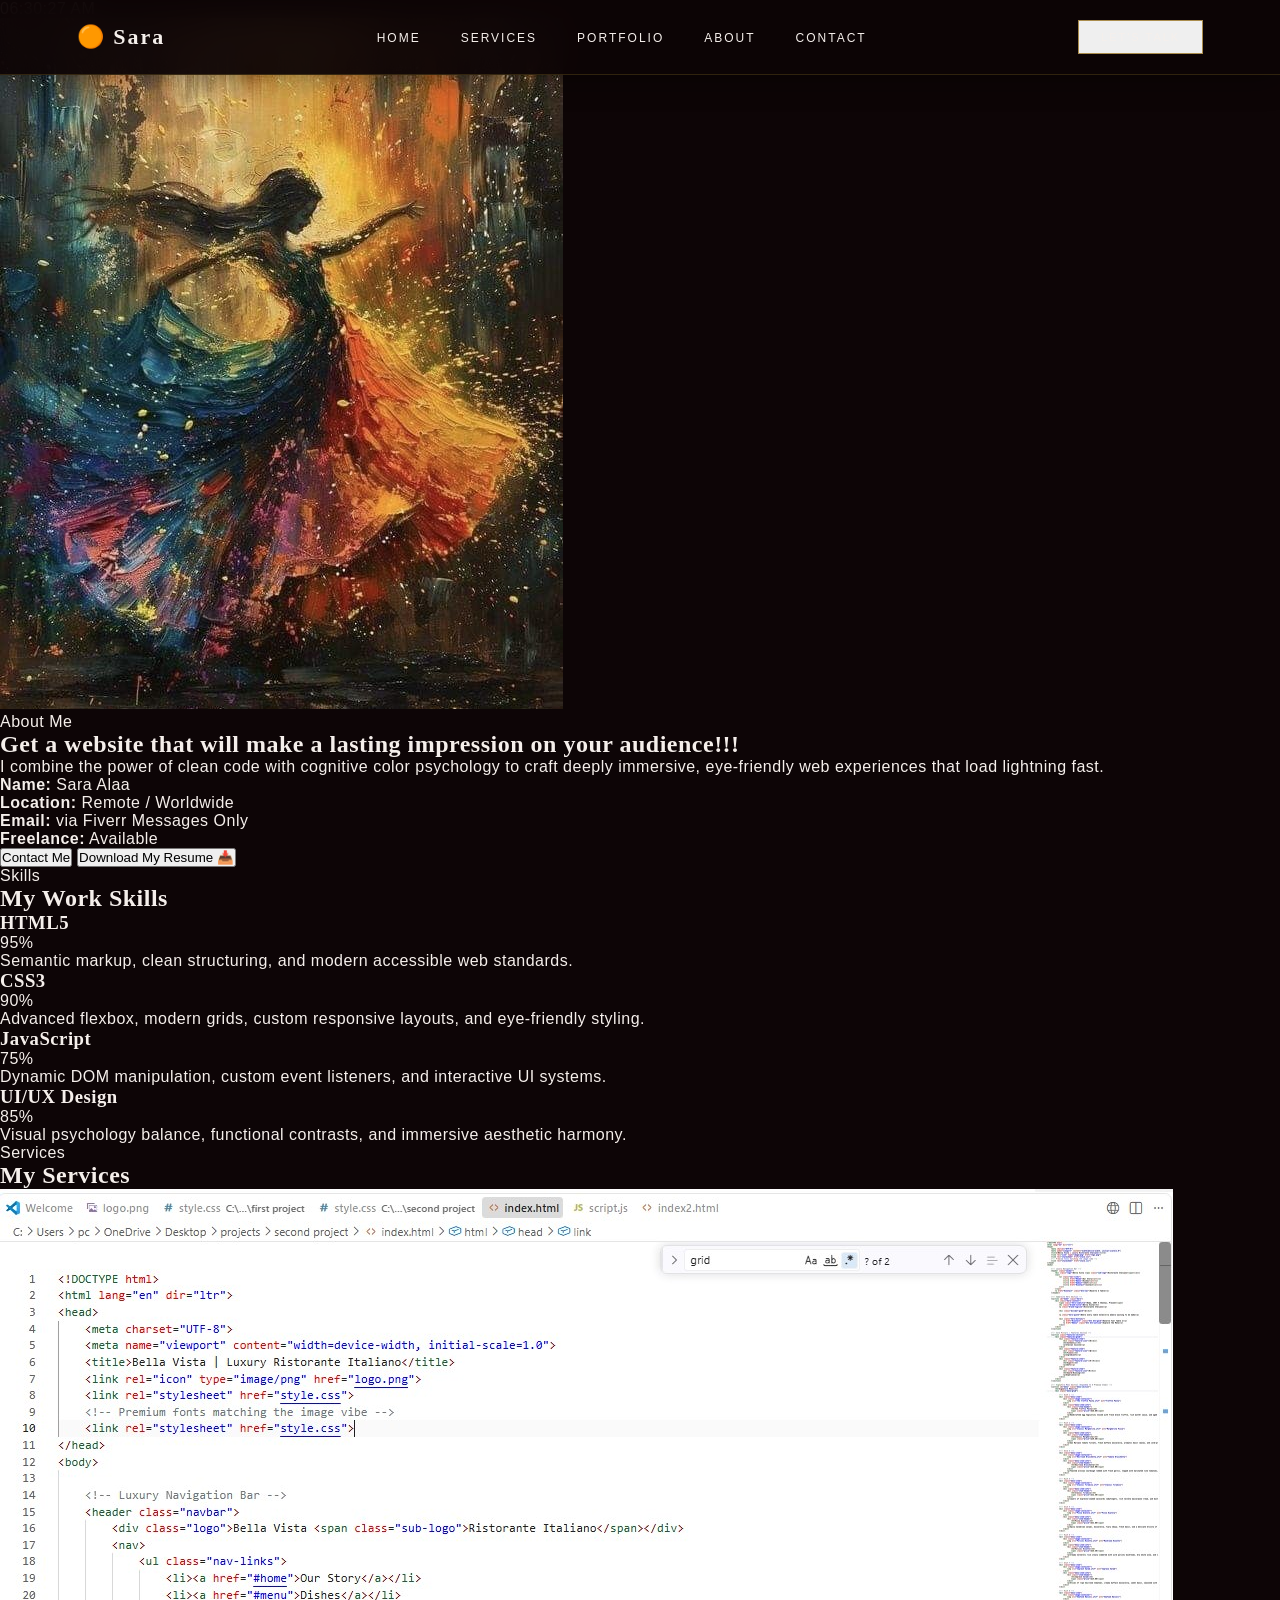
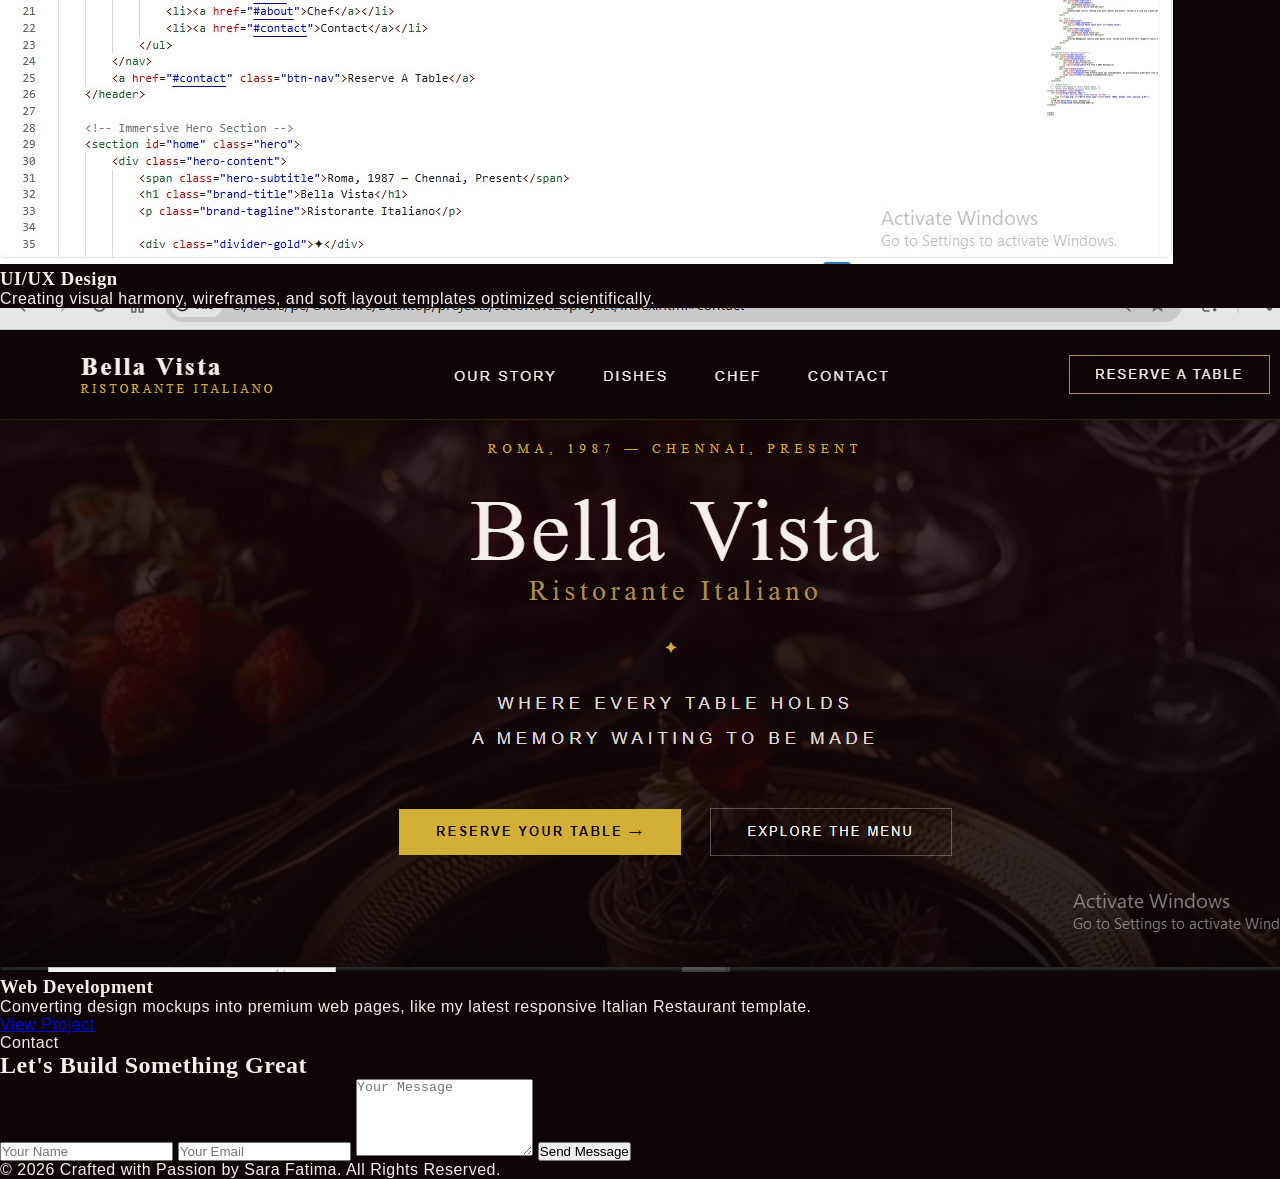
==== index2.html @ 142ca0c8 "Add files via upload" ====
<!DOCTYPE html>
<html lang="en" dir="ltr">
<head>
    <meta charset="UTF-8">
    <meta name="viewport" content="width=device-width, initial-scale=1.0">
    <title>Sara Alaa | Professional Portfolio</title>
    <link rel="icon" type="image/png" href="logo.png">
    <link rel="stylesheet" href="style.css">
</head>
<body>

    <nav class="navbar">
        <div class="logo">🟠 Sara</div>
        <ul class="nav-links">
            <li><a href="#">Home</a></li>
            <li><a href="#">Services</a></li>
            <li><a href="#">Portfolio</a></li>
            <li><a href="#">About</a></li>
            <li><a href="#">Contact</a></li>
        </ul>
        <button class="btn-nav">Let's Talk</button>
    </nav>
    <div class="os-pill-bar">
        <div class="os-dots">
            <span class="dot red"></span>
            <span class="dot yellow"></span>
            <span class="dot green"></span>
        </div>
        <div class="system-time"><span id="os-clock">00:00:00 AM</span></div>
    </div>

    <div class="main-wrapper">
        
        <section class="about-section">
            <div class="about-visual">
                <div class="profile-orange-frame">
                    <img src="sara.png" alt="Sara Alaa" class="profile-img">
                </div>
            </div>
            <div class="about-text">
                <span class="section-badge">About Me</span>
                <h1>Get a website that will make a lasting impression on your audience!!!</h1>
                <p>I combine the power of clean code with cognitive color psychology to craft deeply immersive, eye-friendly web experiences that load lightning fast.</p>
                
            <div class="personal-info-grid">
            <div class="info-item"><strong>Name:</strong> Sara Alaa</div>
            <div class="info-item"><strong>Location:</strong> Remote / Worldwide</div>
            <div class="info-item"><strong>Email:</strong> via Fiverr Messages Only</div>
            <div class="info-item"><strong>Freelance:</strong> Available</div>
            </div>


                <div class="about-buttons">
                    <button class="btn-orange">Contact Me</button>
                    <button class="btn-download">Download My Resume 📥</button>
                </div>
            </div>
        </section>

        <section class="section-container">
            <span class="section-badge">Skills</span>
            <h2 class="main-title">My Work Skills</h2>
            <div class="skills-vibrant-grid">
                
                <div class="glow-card">
                    <div class="card-glow-bg"></div>
                    <div class="skill-info-content">
                        <div class="skill-header-main">
                            <h3>HTML5</h3>
                            <span class="skill-num">95%</span>
                        </div>
                        <p>Semantic markup, clean structuring, and modern accessible web standards.</p>
                    </div>
                </div>

                <div class="glow-card">
                    <div class="card-glow-bg"></div>
                    <div class="skill-info-content">
                        <div class="skill-header-main">
                            <h3>CSS3</h3>
                            <span class="skill-num">90%</span>
                        </div>
                        <p>Advanced flexbox, modern grids, custom responsive layouts, and eye-friendly styling.</p>
                    </div>
                </div>

                <div class="glow-card">
                    <div class="card-glow-bg"></div>
                    <div class="skill-info-content">
                        <div class="skill-header-main">
                            <h3>JavaScript</h3>
                            <span class="skill-num">75%</span>
                        </div>
                        <p>Dynamic DOM manipulation, custom event listeners, and interactive UI systems.</p>
                    </div>
                </div>

                <div class="glow-card">
                    <div class="card-glow-bg"></div>
                    <div class="skill-info-content">
                        <div class="skill-header-main">
                            <h3>UI/UX Design</h3>
                            <span class="skill-num">85%</span>
                        </div>
                        <p>Visual psychology balance, functional contrasts, and immersive aesthetic harmony.</p>
                    </div>
                </div>

            </div>
        </section>


        <section class="section-container">
            <span class="section-badge">Services</span>
            <h2 class="main-title">My Services</h2>
            <div class="services-grid">
                <div class="service-box-premium">
                    <div class="screen-placeholder-img">
                        <img src="ui-shot.jpg" alt="UI/UX Design Concept">
                </div>
                        <h3>UI/UX Design</h3>
                        <p>Creating visual harmony, wireframes, and soft layout templates optimized scientifically.</p>
                </div>

                <div class="service-box-premium">
                    <div class="screen-placeholder-img">
                        <img src="italian-shot.png" alt="Italian Restaurant Project">
                    </div>
                    <h3>Web Development</h3>
                    <p>Converting design mockups into premium web pages, like my latest responsive Italian Restaurant template.</p>
                    <a href="second project/index.html" target="_blank" class="btn-card-link">View Project</a>

                </div>

            </div>
        </section>

        <section class="section-container">
            <span class="section-badge">Contact</span>
            <h2 class="main-title">Let's Build Something Great</h2>
            <form class="contact-form">
                <input type="text" placeholder="Your Name" required>
                <input type="email" placeholder="Your Email" required>
                <textarea placeholder="Your Message" rows="5" required></textarea>
                <button type="submit" class="btn-orange form-submit">Send Message</button>
            </form>
        </section>

    </div>

    <footer class="main-footer">
        <p>© 2026 Crafted with Passion by Sara Fatima. All Rights Reserved.</p>
    </footer>

    <script src="script.js"></script>
</body>
</html>
---- style.css ----
/* ==========================================================================
   Premium Royal Italian Theme - Crimson Red & Radiant Gold
   ========================================================================== */

:root {
    --bg-dark: #0D0506;          /* أسود ملكي بلمحة أحمر خافتة جداً للخلفية */
    --bg-card: #1C080B;          /* أحمر برغندي داكن جداً لبطاقات الطعام */
    --red-warm: #8B1E2F;         /* الأحمر الدافئ الفاخر / الياقوتي */
    --red-bright: #B22234;       /* أحمر قرمزي مشرق للأزرار والتنبيهات */
    --gold-bright: #D4AF37;      /* الذهب النقي اللامع للنصوص والعناوين */
    --gold-glow: rgba(212, 175, 55, 0.4); /* توهج ذهبي دافئ مستوحى من الشموع */
    --gold-muted: #AA8C4C;       /* ذهبي كلاسيكي هادئ للنصوص الفرعية */
    --text-white: #F5EFEB;       /* أبيض حريري دافئ مريح جداً للعين */
    --text-gray: #A69591;        /* رمادي دافئ متناسق مع الثيم الأحمر */
    --border-gold: rgba(212, 175, 55, 0.18); /* حواف ذهبية رفيعة هندسية */
}

/* الإعدادات الأساسية وإعادة التعيين */
* {
    margin: 0;
    padding: 0;
    box-sizing: border-box;
    scroll-behavior: smooth;
}

body {
    background-color: var(--bg-dark);
    color: var(--text-white);
    font-family: 'Montserrat', sans-serif;
    letter-spacing: 0.5px;
}

h1, h2, h3, h4, .logo, .hero-subtitle, .author {
    font-family: 'Cinzel', serif;
}

/* قائمة التنقل الزجاجية الفاخرة بالثيم الجديد */
.navbar {
    display: flex;
    justify-content: space-between;
    align-items: center;
    padding: 20px 6%;
    background: rgba(13, 5, 6, 0.95);
    backdrop-filter: blur(15px);
    position: fixed;
    width: 100%;
    top: 0;
    z-index: 1000;
    border-bottom: 1px solid var(--border-gold);
    box-shadow: 0 4px 30px rgba(0, 0, 0, 0.4);
}

.logo {
    font-size: 22px;
    font-weight: 700;
    color: var(--text-white);
    letter-spacing: 2px;
    line-height: 1.1;
}

.sub-logo {
    display: block;
    font-size: 10px;
    text-transform: uppercase;
    color: var(--gold-bright);
    letter-spacing: 3px;
    font-weight: 400;
    margin-top: 2px;
}

.nav-links {
    display: flex;
    list-style: none;
}

.nav-links li {
    margin: 0 20px;
}

.nav-links a {
    color: var(--text-white);
    text-decoration: none;
    font-size: 12px;
    text-transform: uppercase;
    letter-spacing: 2px;
    font-weight: 400;
    transition: color 0.3s ease;
}

.nav-links a:hover {
    color: var(--gold-bright);
}

.btn-nav {
    border: 1px solid var(--gold-muted);
    color: var(--text-white);
    text-decoration: none;
    font-size: 11px;
    text-transform: uppercase;
    letter-spacing: 2px;
    padding: 10px 22px;
    transition: all 0.3s ease;
}

.btn-nav:hover {
    background-color: var(--gold-bright);
    border-color: var(--gold-bright);
    color: var(--bg-dark);
    box-shadow: 0 0 15px var(--gold-glow);
}

/* القسم الرئيسي المدمج باللون الأحمر الدافئ والذهبي */
.hero {
    height: 100vh;
    background: linear-gradient(rgba(28, 8, 11, 0.82), rgba(13, 5, 6, 0.88)), 
                url('dessert-luxury.jpg') no-repeat center center/cover;
    display: flex;
    justify-content: center;
    align-items: center;
    text-align: center;
    padding: 0 20px;
}

.hero-subtitle {
    display: block;
    font-size: 11px;
    text-transform: uppercase;
    letter-spacing: 5px;
    color: var(--gold-bright);
    margin-bottom: 20px;
}

.brand-title {
    font-size: 76px;
    font-weight: 400;
    color: var(--text-white);
    letter-spacing: 2px;
    text-shadow: 0 0 20px rgba(139, 30, 47, 0.4);
}

.brand-tagline {
    font-family: 'Cinzel', serif;
    font-size: 24px;
    color: var(--gold-muted);
    letter-spacing: 4px;
    margin-top: -5px;
}

.divider-gold {
    color: var(--gold-bright);
    font-size: 14px;
    margin: 25px 0;
    letter-spacing: 8px;
}

.hero-quote {
    font-size: 15px;
    text-transform: uppercase;
    letter-spacing: 4px;
    line-height: 2;
    color: var(--text-white);
    font-weight: 300;
    margin-bottom: 45px;
    opacity: 0.9;
}

/* الأزرار بالثيم الجديد */
.btn {
    display: inline-block;
    padding: 14px 32px;
    text-decoration: none;
    font-size: 11px;
    text-transform: uppercase;
    letter-spacing: 2px;
    font-weight: 500;
    margin: 0 10px;
    transition: all 0.3s cubic-bezier(0.25, 0.46, 0.45, 0.94);
}

.btn-gold {
    background-color: var(--gold-bright);
    color: var(--bg-dark);
    font-weight: 600;
}

.btn-gold:hover {
    background-color: var(--red-bright);
    color: var(--text-white);
    transform: translateY(-2px);
    box-shadow: 0 5px 15px rgba(178, 34, 52, 0.4);
}

.btn-outline {
    border: 1px solid rgba(245, 239, 235, 0.3);
    color: var(--text-white);
}

.btn-outline:hover {
    border-color: var(--gold-bright);
    color: var(--gold-bright);
    transform: translateY(-2px);
}

/* قسم المميزات / الأعمدة الأربعة */
.features-section {
    padding: 80px 10%;
    border-top: 1px solid var(--border-gold);
    border-bottom: 1px solid var(--border-gold);
    background: linear-gradient(180deg, var(--bg-dark) 0%, rgba(28, 8, 11, 0.3) 100%);
}

.features-grid {
    display: grid;
    grid-template-columns: repeat(auto-fit, minmax(200px, 1fr));
    gap: 30px;
    text-align: center;
}

.feature-icon {
    font-size: 24px;
    margin-bottom: 15px;
    opacity: 0.9;
}

.feature-item h3 {
    font-size: 13px;
    text-transform: uppercase;
    letter-spacing: 2px;
    color: var(--gold-bright);
    margin-bottom: 5px;
}

.feature-item p {
    font-size: 11px;
    text-transform: uppercase;
    letter-spacing: 1.5px;
    color: var(--text-gray);
}

/* ==========================================================================
   قسم المنيو المطور بمربعات ذهبية دافئة وخلفية حمراء عميقة
   ========================================================================== */
.menu-section {
    padding: 120px 8%;
    position: relative;
    background-color: var(--bg-dark);
    
    /* شبكة المربعات الهندسية باللون الذهبي الخافت جداً مع توهج أحمر خفيف في المنتصف */
    background-image: 
        radial-gradient(circle at 50% 40%, rgba(139, 30, 47, 0.25) 0%, rgba(13, 5, 6, 0) 75%),
        linear-gradient(rgba(212, 175, 55, 0.06) 1px, transparent 1px),
        linear-gradient(90deg, rgba(212, 175, 55, 0.06) 1px, transparent 1px);
    background-size: 100% 100%, 35px 35px, 35px 35px;
}

.menu-section h2 {
    font-size: 32px;
    text-align: center;
    color: var(--text-white);
    margin-bottom: 60px;
    letter-spacing: 3px;
    text-transform: uppercase;
}

.menu-section h2::after {
    content: '✦';
    display: block;
    font-size: 14px;
    color: var(--gold-bright);
    margin-top: 15px;
}

.menu-grid {
    display: grid;
    grid-template-columns: repeat(auto-fit, minmax(320px, 1fr)); 
    gap: 40px;
    max-width: 1200px;
    margin: 0 auto;
}

/* بطاقات المنيو بخلفية حمراء ملكية معتمة */
.menu-item {
    display: flex;
    flex-direction: column; 
    background: rgba(28, 8, 11, 0.9); 
    backdrop-filter: blur(8px);
    border: 1px solid rgba(212, 175, 55, 0.15);
    box-shadow: 0 15px 35px rgba(0, 0, 0, 0.7);
    transition: all 0.5s cubic-bezier(0.25, 0.46, 0.45, 0.94);
    position: relative;
    overflow: hidden;
}

/* تأثير التوهج الذهبي الملكي عند التمرير */
.menu-item:hover {
    transform: translateY(-8px);
    border-color: var(--gold-bright);
    box-shadow: 0 20px 40px rgba(0, 0, 0, 0.9), 0 0 25px var(--gold-glow); 
    background: rgba(38, 12, 16, 0.98);
}

.image-container {
    width: 100%;
    height: 230px;
    overflow: hidden;
    position: relative;
}

.image-container::after {
    content: '';
    position: absolute;
    bottom: 0;
    left: 0;
    width: 100%;
    height: 1px;
    background: linear-gradient(90deg, transparent, var(--gold-muted), transparent);
}

.menu-item img {
    width: 100%;
    height: 100%;
    object-fit: cover;
    transition: transform 0.6s cubic-bezier(0.25, 0.46, 0.45, 0.94);
}

.menu-item:hover img {
    transform: scale(1.08);
}

.menu-item-info {
    padding: 25px;
    flex-grow: 1;
    display: flex;
    flex-direction: column;
    justify-content: space-between;
}

.item-header {
    display: flex;
    justify-content: space-between;
    align-items: baseline;
    margin-bottom: 12px;
    border-bottom: 1px dashed rgba(212, 175, 55, 0.2);
    padding-bottom: 8px;
}

.menu-item h3 {
    font-size: 18px;
    letter-spacing: 1px;
    color: var(--text-white);
}

.menu-item .price {
    font-family: 'Cinzel', serif;
    color: var(--gold-bright);
    font-size: 18px;
    font-weight: 600;
}

.menu-item p {
    font-size: 13px;
    color: var(--text-gray);
    line-height: 1.6;
}

/* قسم التقييمات المطور */
.reviews-section {
    padding: 100px 10%;
    background-color: #140507;
    border-top: 1px solid var(--border-gold);
    position: relative;
}

.reviews-section::before {
    content: '';
    position: absolute;
    top: 0;
    left: 10%;
    width: 1px;
    height: 100%;
    background: linear-gradient(to bottom, var(--border-gold), transparent);
}

.reviews-container {
    display: grid;
    grid-template-columns: 1fr 1fr;
    gap: 60px;
    max-width: 900px;
    margin: 0 auto;
    align-items: center;
}

.review-block {
    text-align: center;
    border-right: 1px solid var(--border-gold);
    padding-right: 40px;
}

.review-block h4 {
    font-size: 16px;
    text-transform: uppercase;
    letter-spacing: 2px;
    margin-bottom: 10px;
}

.stars {
    color: var(--gold-bright);
    font-size: 18px;
    margin-bottom: 8px;
    letter-spacing: 2px;
    text-shadow: 0 0 10px rgba(212, 175, 55, 0.4);
}

.rating-sub {
    font-size: 11px;
    text-transform: uppercase;
    color: var(--text-gray);
    letter-spacing: 1px;
}

.quote-block {
    position: relative;
    padding-left: 20px;
}

.quote-mark {
    font-family: 'Cinzel', serif;
    font-size: 44px;
    color: var(--gold-bright);
    position: absolute;
    top: -25px;
    left: -10px;
    opacity: 0.3;
}

.testimonial {
    font-size: 15px;
    font-style: italic;
    line-height: 1.8;
    color: var(--text-white);
    margin-bottom: 15px;
}

.author {
    font-size: 11px;
    text-transform: uppercase;
    color: var(--gold-bright);
    letter-spacing: 2px;
    display: block;
}

/* ==========================================================================
   أسفل الصفحة (الفوتر الملكي المطور)
   ========================================================================== */
.footer {
    background-color: var(--bg-dark);
    padding: 80px 8% 40px;
    text-align: center;
    border-top: 1px solid var(--border-gold);
}

.footer p {
    font-size: 12px;
    text-transform: uppercase;
    letter-spacing: 2px;
    color: var(--text-gray);
    margin-bottom: 15px;
}

.footer .established {
    font-size: 10px;
    color: var(--gold-bright);
    margin-top: 8px;
    letter-spacing: 3px;
    text-shadow: 0 0 8px rgba(212, 175, 55, 0.3);
}

/* ==========================================================================
   الاستجابة للهواتف الذكية الأوتوماتيكية (Responsive Breakpoints)
   ========================================================================== */
@media (max-width: 992px) {
    .menu-grid {
        grid-template-columns: repeat(auto-fit, minmax(280px, 1fr));
        gap: 30px;
    }
}

@media (max-width: 768px) {
    .navbar {
        flex-direction: column;
        gap: 15px;
    }
    .nav-links li {
        margin: 0 10px;
    }
    .brand-title {
        font-size: 46px;
    }
    .menu-grid {
        grid-template-columns: 1fr;
        max-width: 450px;
    }
    .reviews-container {
        grid-template-columns: 1fr;
        gap: 40px;
    }
    .review-block {
        border-right: none;
        padding-right: 0;
        border-bottom: 1px solid var(--border-gold);
        padding-bottom: 30px;
}
}
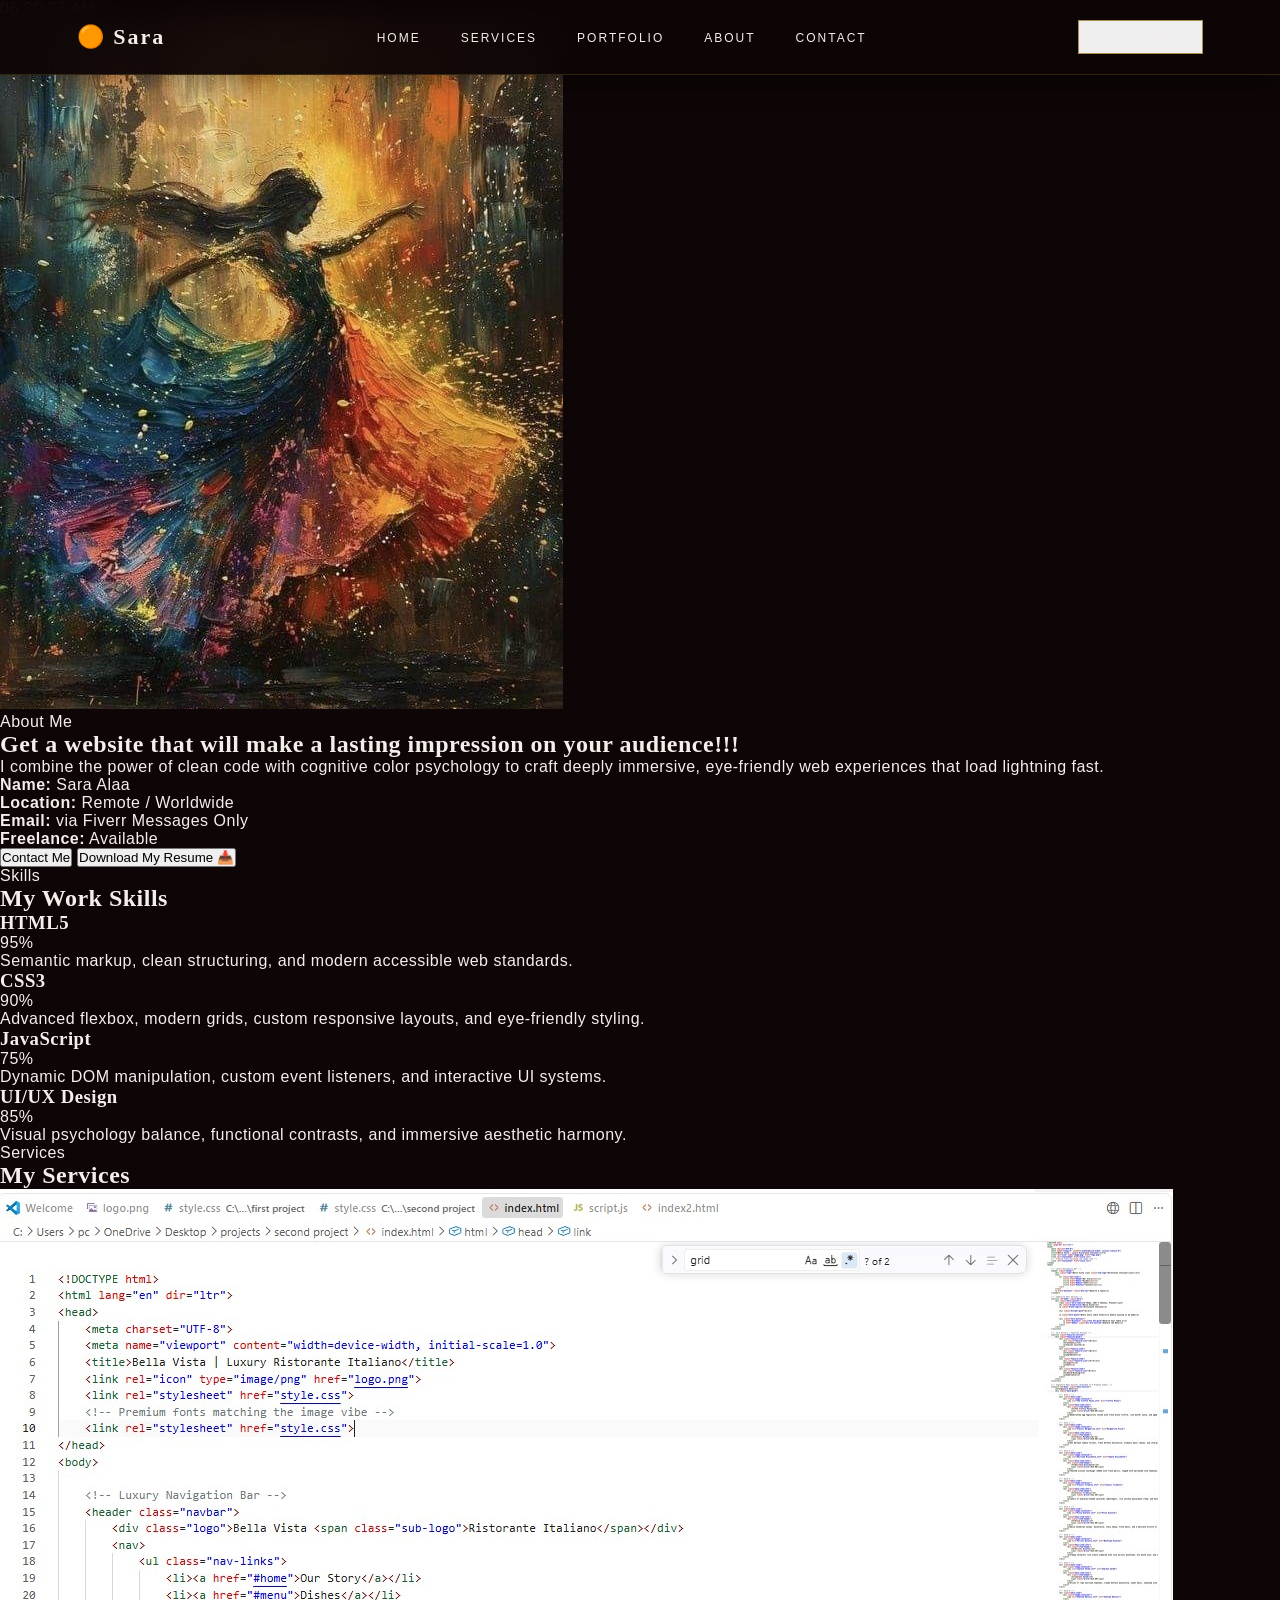
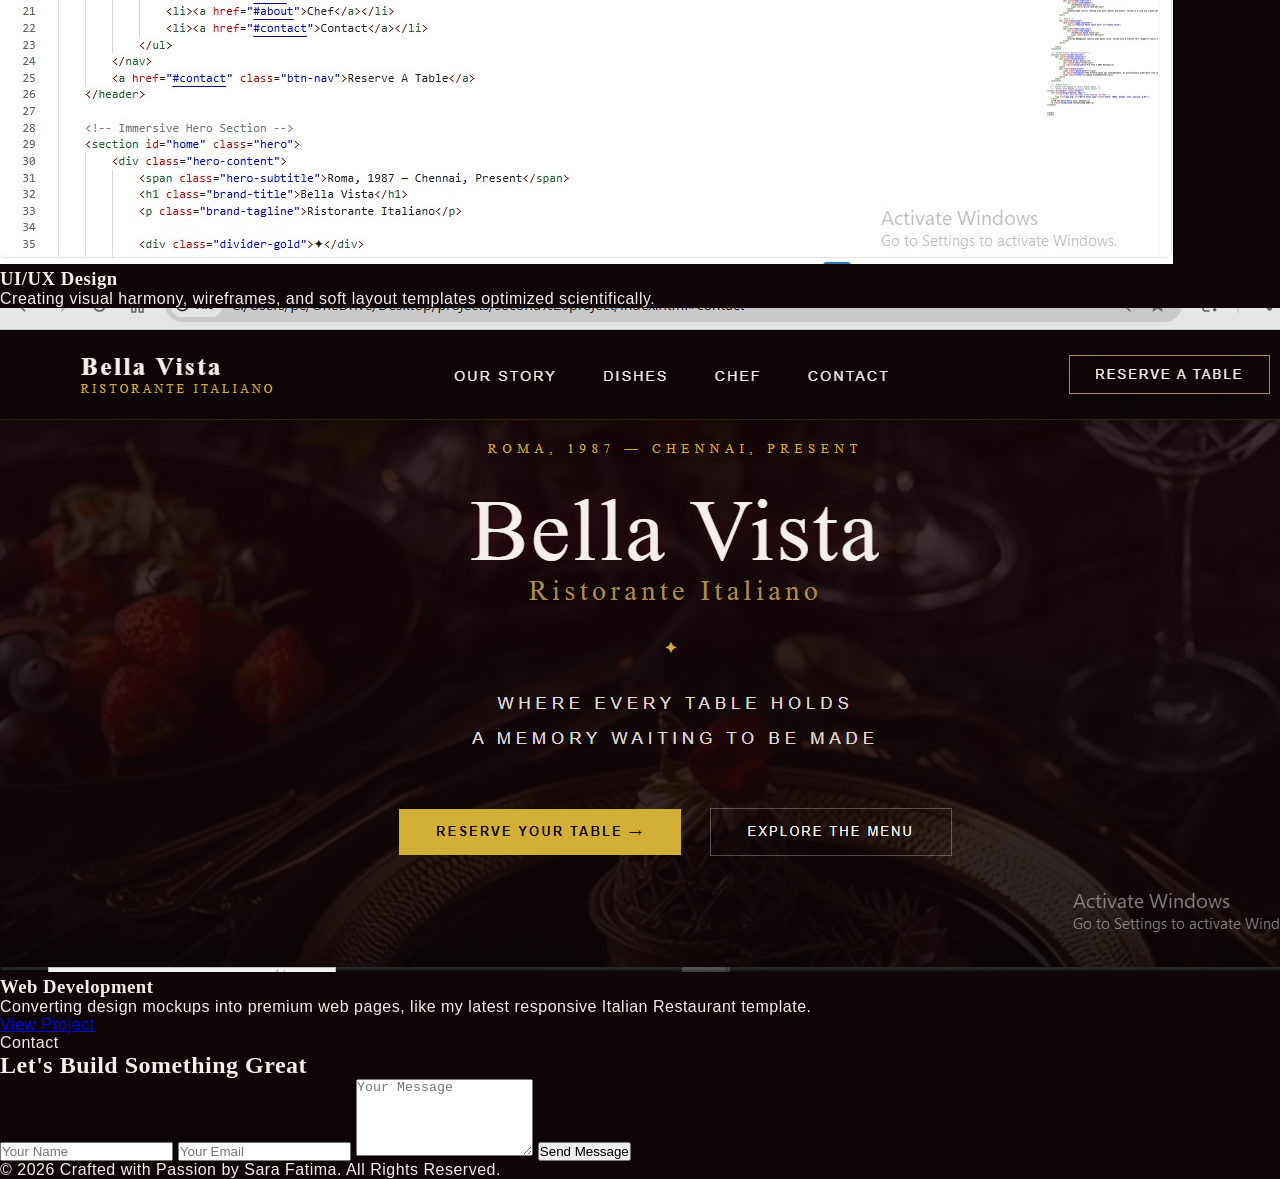
==== commit 260de1ae: "Rename index.html to index2.html" ====
--- a/index2.html
+++ b/index2.html
@@ -128,7 +128,7 @@
                     </div>
                     <h3>Web Development</h3>
                     <p>Converting design mockups into premium web pages, like my latest responsive Italian Restaurant template.</p>
-                    <a href="second project/index.html" target="_blank" class="btn-card-link">View Project</a>
+                    <a href="second project/index3.html" target="_blank" class="btn-card-link">View Project</a>
 
                 </div>
 
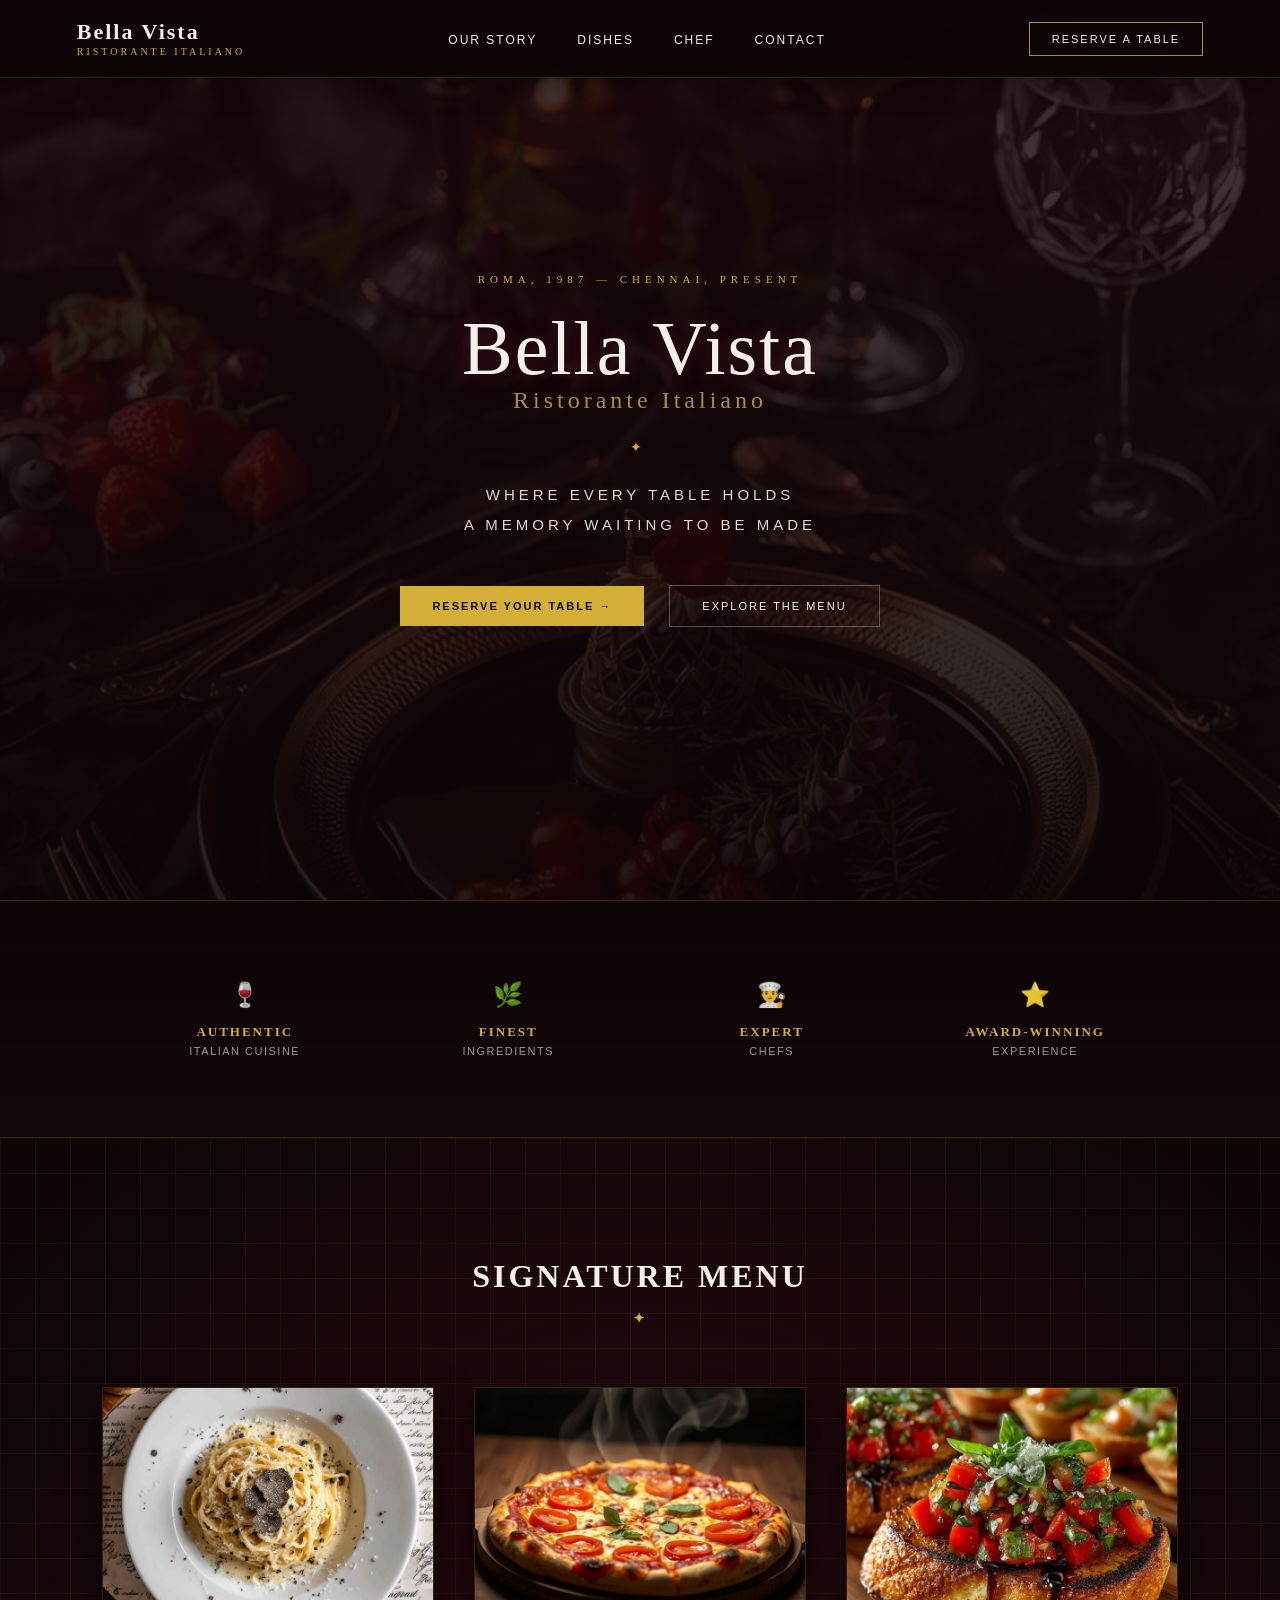
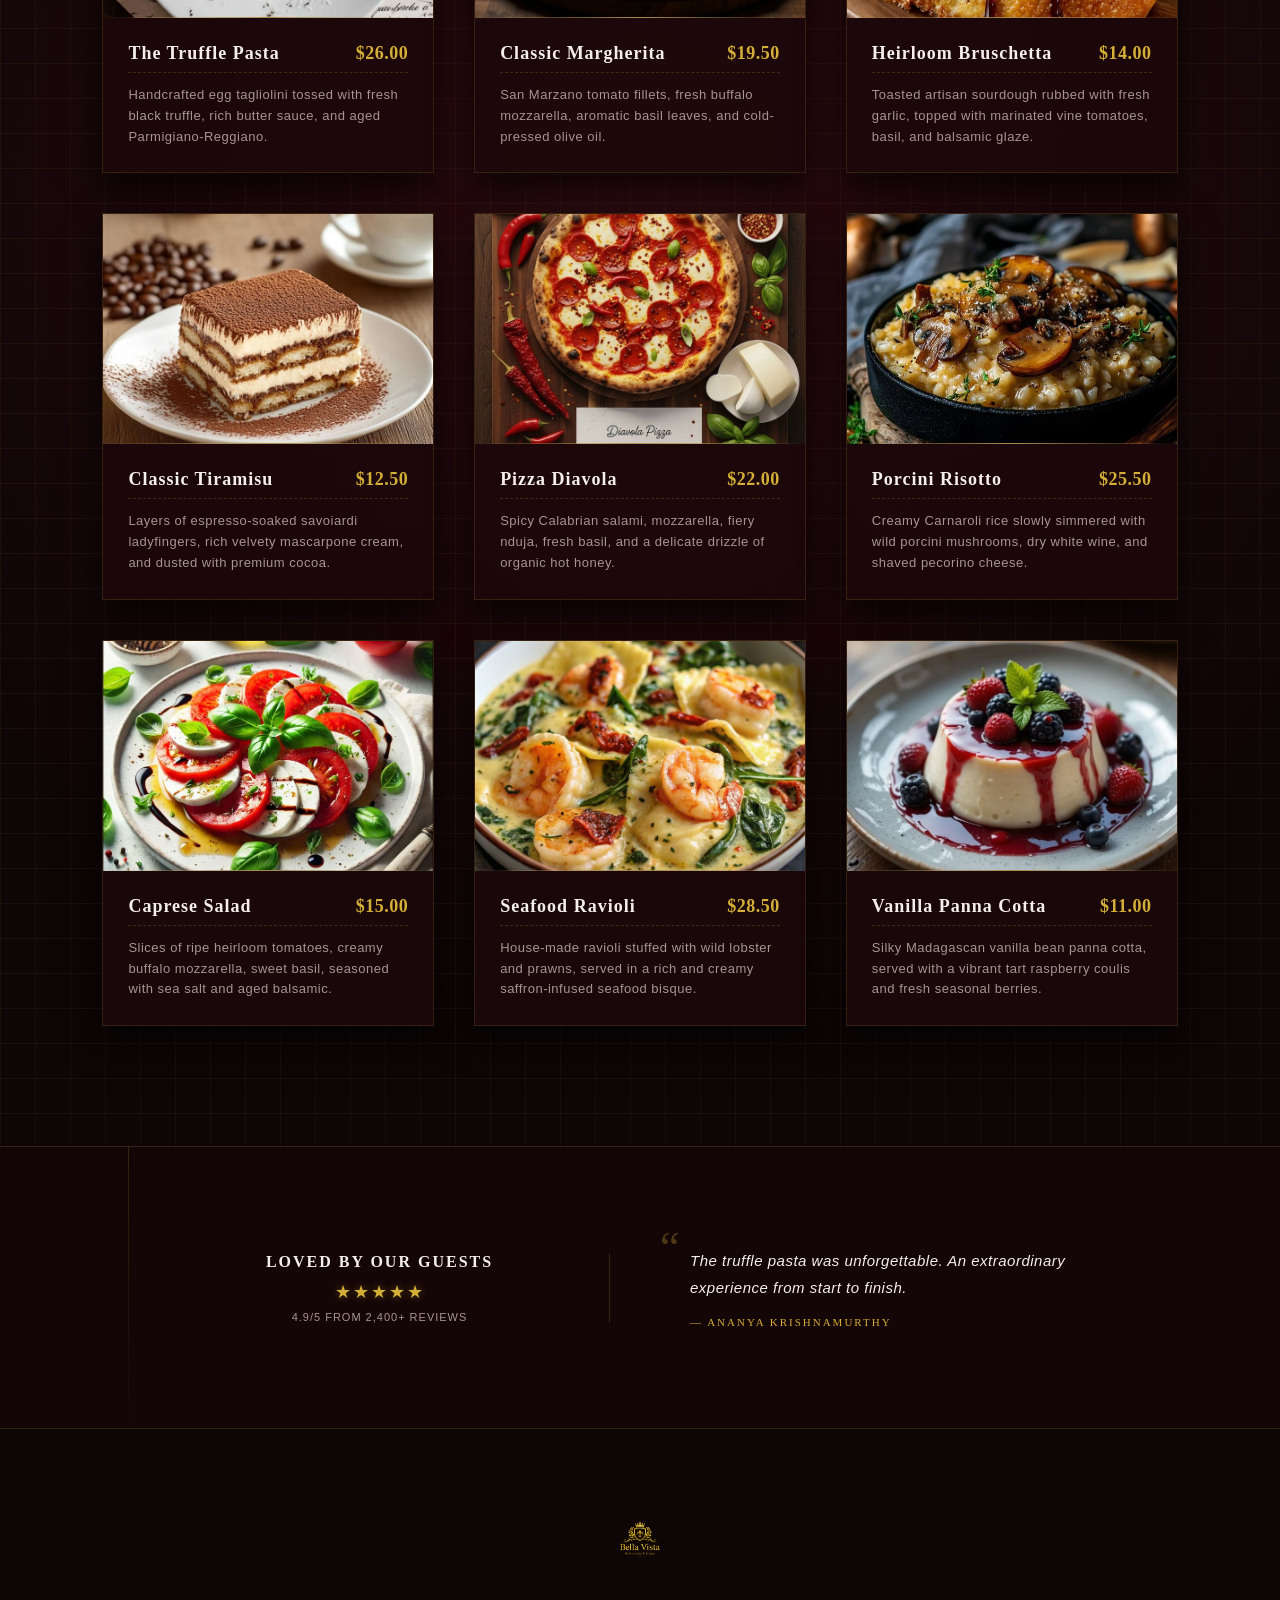
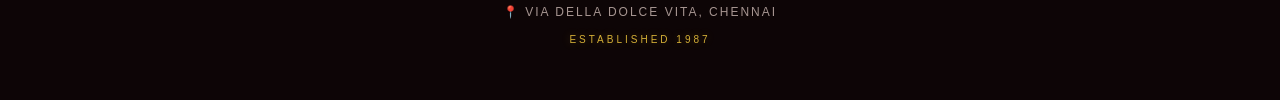
==== commit 5369bbe9: "Add files via upload" ====
--- a/index2.html
+++ b/index2.html
@@ -3,155 +3,235 @@
 <head>
     <meta charset="UTF-8">
     <meta name="viewport" content="width=device-width, initial-scale=1.0">
-    <title>Sara Alaa | Professional Portfolio</title>
+    <title>Bella Vista | Luxury Ristorante Italiano</title>
     <link rel="icon" type="image/png" href="logo.png">
+    <link rel="stylesheet" href="style.css">
+    <!-- Premium fonts matching the image vibe -->
     <link rel="stylesheet" href="style.css">
 </head>
 <body>
 
-    <nav class="navbar">
-        <div class="logo">🟠 Sara</div>
-        <ul class="nav-links">
-            <li><a href="#">Home</a></li>
-            <li><a href="#">Services</a></li>
-            <li><a href="#">Portfolio</a></li>
-            <li><a href="#">About</a></li>
-            <li><a href="#">Contact</a></li>
-        </ul>
-        <button class="btn-nav">Let's Talk</button>
-    </nav>
-    <div class="os-pill-bar">
-        <div class="os-dots">
-            <span class="dot red"></span>
-            <span class="dot yellow"></span>
-            <span class="dot green"></span>
-        </div>
-        <div class="system-time"><span id="os-clock">00:00:00 AM</span></div>
+    <!-- Luxury Navigation Bar -->
+    <header class="navbar">
+        <div class="logo">Bella Vista <span class="sub-logo">Ristorante Italiano</span></div>
+        <nav>
+            <ul class="nav-links">
+                <li><a href="#home">Our Story</a></li>
+                <li><a href="#menu">Dishes</a></li>
+                <li><a href="#about">Chef</a></li>
+                <li><a href="#contact">Contact</a></li>
+            </ul>
+        </nav>
+        <a href="#contact" class="btn-nav">Reserve A Table</a>
+    </header>
+
+    <!-- Immersive Hero Section -->
+    <section id="home" class="hero">
+        <div class="hero-content">
+            <span class="hero-subtitle">Roma, 1987 — Chennai, Present</span>
+            <h1 class="brand-title">Bella Vista</h1>
+            <p class="brand-tagline">Ristorante Italiano</p>
+            
+            <div class="divider-gold">✦</div>
+            
+            <p class="hero-quote">Where every table holds<br>a memory waiting to be made</p>
+            
+            <div class="hero-buttons">
+                <a href="#contact" class="btn btn-gold">Reserve Your Table →</a>
+                <a href="#menu" class="btn btn-outline">Explore The Menu</a>
+            </div>
+        </div>
+    </section>
+
+    <!-- Core Pillars / Features Section -->
+    <section class="features-section">
+        <div class="features-grid">
+            <div class="feature-item">
+                <div class="feature-icon">🍷</div>
+                <h3>Authentic</h3>
+                <p>Italian Cuisine</p>
+            </div>
+            <div class="feature-item">
+                <div class="feature-icon">🌿</div>
+                <h3>Finest</h3>
+                <p>Ingredients</p>
+            </div>
+            <div class="feature-item">
+                <div class="feature-icon">👨‍🍳</div>
+                <h3>Expert</h3>
+                <p>Chefs</p>
+            </div>
+            <div class="feature-item">
+                <div class="feature-icon">⭐</div>
+                <h3>Award-Winning</h3>
+                <p>Experience</p>
+            </div>
+        </div>
+    </section>
+
+    <!-- Signature Menu Section (Expanded to 9 Premium Items) -->
+    <section id="menu" class="menu-section">
+        <h2>Signature Menu</h2>
+        <div class="menu-grid">
+            
+            <!-- Dish 1 -->
+            <div class="menu-item">
+                <div class="image-container">
+                    <img src="The Truffle Pasta.jfif" alt="Truffle Pasta">
+                </div>
+                <div class="menu-item-info">
+                    <div class="item-header">
+                        <h3>The Truffle Pasta</h3>
+                        <span class="price">$26.00</span>
+                    </div>
+                    <p>Handcrafted egg tagliolini tossed with fresh black truffle, rich butter sauce, and aged Parmigiano-Reggiano.</p>
+                </div>
+            </div>
+
+            <!-- Dish 2 -->
+            <div class="menu-item">
+                <div class="image-container">
+                    <img src="Classic Margherita.jfif" alt="Margherita Pizza">
+                </div>
+                <div class="menu-item-info">
+                    <div class="item-header">
+                        <h3>Classic Margherita</h3>
+                        <span class="price">$19.50</span>
+                    </div>
+                    <p>San Marzano tomato fillets, fresh buffalo mozzarella, aromatic basil leaves, and cold-pressed olive oil.</p>
+                </div>
+            </div>
+
+            <!-- Dish 3 -->
+            <div class="menu-item">
+                <div class="image-container">
+                    <img src="Heirloom Bruschetta.jfif" alt="Tomato Bruschetta">
+                </div>
+                <div class="menu-item-info">
+                    <div class="item-header">
+                        <h3>Heirloom Bruschetta</h3>
+                        <span class="price">$14.00</span>
+                    </div>
+                    <p>Toasted artisan sourdough rubbed with fresh garlic, topped with marinated vine tomatoes, basil, and balsamic glaze.</p>
+                </div>
+            </div>
+
+            <!-- Dish 4 -->
+            <div class="menu-item">
+                <div class="image-container">
+                    <img src="Classic Tiramisu.jfif" alt="Classic Tiramisu">
+                </div>
+                <div class="menu-item-info">
+                    <div class="item-header">
+                        <h3>Classic Tiramisu</h3>
+                        <span class="price">$12.50</span>
+                    </div>
+                    <p>Layers of espresso-soaked savoiardi ladyfingers, rich velvety mascarpone cream, and dusted with premium cocoa.</p>
+                </div>
+            </div>
+
+            <!-- Dish 5 -->
+            <div class="menu-item">
+                <div class="image-container">
+                    <img src="Pizza Diavola.jfif" alt="Pizza Diavola">
+                </div>
+                <div class="menu-item-info">
+                    <div class="item-header">
+                        <h3>Pizza Diavola</h3>
+                        <span class="price">$22.00</span>
+                    </div>
+                    <p>Spicy Calabrian salami, mozzarella, fiery nduja, fresh basil, and a delicate drizzle of organic hot honey.</p>
+                </div>
+            </div>
+
+            <!-- Dish 6 -->
+            <div class="menu-item">
+                <div class="image-container">
+                    <img src="Porcini Risotto.jfif" alt="Mushroom Risotto">
+                </div>
+                <div class="menu-item-info">
+                    <div class="item-header">
+                        <h3>Porcini Risotto</h3>
+                        <span class="price">$25.50</span>
+                    </div>
+                    <p>Creamy Carnaroli rice slowly simmered with wild porcini mushrooms, dry white wine, and shaved pecorino cheese.</p>
+                </div>
+            </div>
+
+            <!-- Dish 7 -->
+            <div class="menu-item">
+                <div class="image-container">
+                    <img src="Caprese Salad.jfif" alt="Caprese Salad">
+                </div>
+                <div class="menu-item-info">
+                    <div class="item-header">
+                        <h3>Caprese Salad</h3>
+                        <span class="price">$15.00</span>
+                    </div>
+                    <p>Slices of ripe heirloom tomatoes, creamy buffalo mozzarella, sweet basil, seasoned with sea salt and aged balsamic.</p>
+                </div>
+            </div>
+
+            <!-- Dish 8 -->
+            <div class="menu-item">
+                <div class="image-container">
+                    <img src="Seafood Ravioli.jfif" alt="Seafood Ravioli">
+                </div>
+                <div class="menu-item-info">
+                    <div class="item-header">
+                        <h3>Seafood Ravioli</h3>
+                        <span class="price">$28.50</span>
+                    </div>
+                    <p>House-made ravioli stuffed with wild lobster and prawns, served in a rich and creamy saffron-infused seafood bisque.</p>
+                </div>
+            </div>
+
+            <!-- Dish 9 -->
+            <div class="menu-item">
+                <div class="image-container">
+                    <img src="Vanilla Panna Cotta.jfif" alt="Panna Cotta">
+                </div>
+                <div class="menu-item-info">
+                    <div class="item-header">
+                        <h3>Vanilla Panna Cotta</h3>
+                        <span class="price">$11.00</span>
+                    </div>
+                    <p>Silky Madagascan vanilla bean panna cotta, served with a vibrant tart raspberry coulis and fresh seasonal berries.</p>
+                </div>
+            </div>
+
+        </div>
+    </section>
+
+    <!-- Social Proof / Reviews Section -->
+    <section class="reviews-section">
+        <div class="reviews-container">
+            <div class="review-block">
+                <h4>Loved by Our Guests</h4>
+                <div class="stars">★★★★★</div>
+                <p class="rating-sub">4.9/5 from 2,400+ Reviews</p>
+            </div>
+            <div class="quote-block">
+                <span class="quote-mark">“</span>
+                <p class="testimonial">The truffle pasta was unforgettable. An extraordinary experience from start to finish.</p>
+                <span class="author">— Ananya Krishnamurthy</span>
+            </div>
+        </div>
+    </section>
+
+    <!-- Footer Area -->
+   <!-- Footer Area Mapped to Luxury Brand Layout -->
+    <!-- Footer Area Mapped to Luxury Brand Layout -->
+<footer id="contact" class="footer">
+    <div style="margin-bottom: 25px;">
+        <!-- تم تكبير العرض إلى 90px لبروز أفضل وفخامة أعلى -->
+        <img src="logo.png" alt="Bella Vista Logo" style="width: 100px; height: auto; opacity: 0.95;">
     </div>
-
-    <div class="main-wrapper">
-        
-        <section class="about-section">
-            <div class="about-visual">
-                <div class="profile-orange-frame">
-                    <img src="sara.png" alt="Sara Alaa" class="profile-img">
-                </div>
-            </div>
-            <div class="about-text">
-                <span class="section-badge">About Me</span>
-                <h1>Get a website that will make a lasting impression on your audience!!!</h1>
-                <p>I combine the power of clean code with cognitive color psychology to craft deeply immersive, eye-friendly web experiences that load lightning fast.</p>
-                
-            <div class="personal-info-grid">
-            <div class="info-item"><strong>Name:</strong> Sara Alaa</div>
-            <div class="info-item"><strong>Location:</strong> Remote / Worldwide</div>
-            <div class="info-item"><strong>Email:</strong> via Fiverr Messages Only</div>
-            <div class="info-item"><strong>Freelance:</strong> Available</div>
-            </div>
-
-
-                <div class="about-buttons">
-                    <button class="btn-orange">Contact Me</button>
-                    <button class="btn-download">Download My Resume 📥</button>
-                </div>
-            </div>
-        </section>
-
-        <section class="section-container">
-            <span class="section-badge">Skills</span>
-            <h2 class="main-title">My Work Skills</h2>
-            <div class="skills-vibrant-grid">
-                
-                <div class="glow-card">
-                    <div class="card-glow-bg"></div>
-                    <div class="skill-info-content">
-                        <div class="skill-header-main">
-                            <h3>HTML5</h3>
-                            <span class="skill-num">95%</span>
-                        </div>
-                        <p>Semantic markup, clean structuring, and modern accessible web standards.</p>
-                    </div>
-                </div>
-
-                <div class="glow-card">
-                    <div class="card-glow-bg"></div>
-                    <div class="skill-info-content">
-                        <div class="skill-header-main">
-                            <h3>CSS3</h3>
-                            <span class="skill-num">90%</span>
-                        </div>
-                        <p>Advanced flexbox, modern grids, custom responsive layouts, and eye-friendly styling.</p>
-                    </div>
-                </div>
-
-                <div class="glow-card">
-                    <div class="card-glow-bg"></div>
-                    <div class="skill-info-content">
-                        <div class="skill-header-main">
-                            <h3>JavaScript</h3>
-                            <span class="skill-num">75%</span>
-                        </div>
-                        <p>Dynamic DOM manipulation, custom event listeners, and interactive UI systems.</p>
-                    </div>
-                </div>
-
-                <div class="glow-card">
-                    <div class="card-glow-bg"></div>
-                    <div class="skill-info-content">
-                        <div class="skill-header-main">
-                            <h3>UI/UX Design</h3>
-                            <span class="skill-num">85%</span>
-                        </div>
-                        <p>Visual psychology balance, functional contrasts, and immersive aesthetic harmony.</p>
-                    </div>
-                </div>
-
-            </div>
-        </section>
-
-
-        <section class="section-container">
-            <span class="section-badge">Services</span>
-            <h2 class="main-title">My Services</h2>
-            <div class="services-grid">
-                <div class="service-box-premium">
-                    <div class="screen-placeholder-img">
-                        <img src="ui-shot.jpg" alt="UI/UX Design Concept">
-                </div>
-                        <h3>UI/UX Design</h3>
-                        <p>Creating visual harmony, wireframes, and soft layout templates optimized scientifically.</p>
-                </div>
-
-                <div class="service-box-premium">
-                    <div class="screen-placeholder-img">
-                        <img src="italian-shot.png" alt="Italian Restaurant Project">
-                    </div>
-                    <h3>Web Development</h3>
-                    <p>Converting design mockups into premium web pages, like my latest responsive Italian Restaurant template.</p>
-                    <a href="second project/index3.html" target="_blank" class="btn-card-link">View Project</a>
-
-                </div>
-
-            </div>
-        </section>
-
-        <section class="section-container">
-            <span class="section-badge">Contact</span>
-            <h2 class="main-title">Let's Build Something Great</h2>
-            <form class="contact-form">
-                <input type="text" placeholder="Your Name" required>
-                <input type="email" placeholder="Your Email" required>
-                <textarea placeholder="Your Message" rows="5" required></textarea>
-                <button type="submit" class="btn-orange form-submit">Send Message</button>
-            </form>
-        </section>
-
-    </div>
-
-    <footer class="main-footer">
-        <p>© 2026 Crafted with Passion by Sara Fatima. All Rights Reserved.</p>
-    </footer>
-
-    <script src="script.js"></script>
+    <p>📍 Via Della Dolce Vita, Chennai</p>
+    <p class="established">Established 1987</p>
+</footer>
+
+
+
 </body>
 </html>
